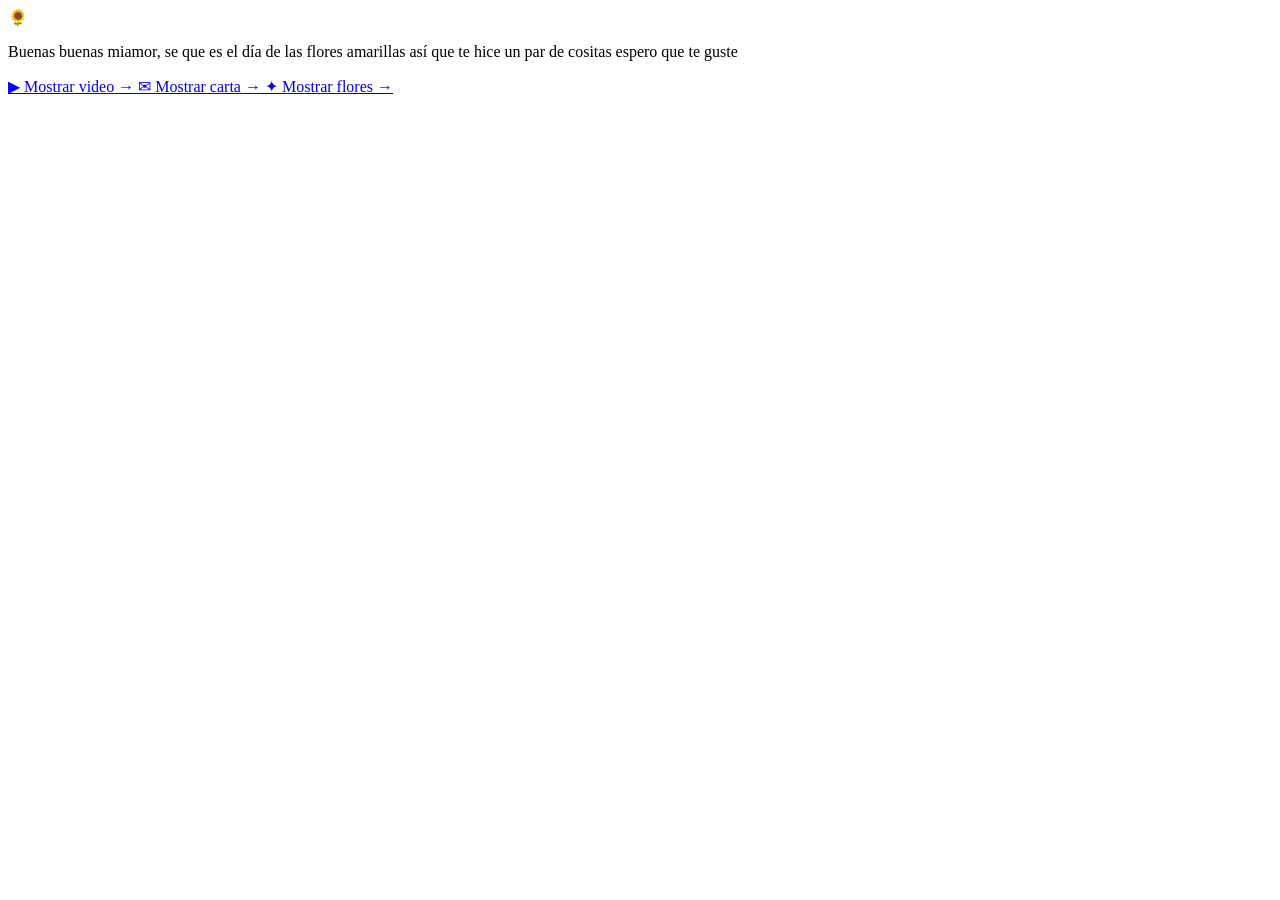
==== index.html @ 1641ae33 "Add files via upload" ====
<!DOCTYPE html>
<html lang="es">
<head>
    <meta charset="UTF-8">
    <meta name="viewport" content="width=device-width, initial-scale=1.0, viewport-fit=cover">
    <meta name="theme-color" content="#070b08">
    <title>Un detalle para ti 💛</title>
    <link rel="icon" href="img/flowers.png" type="image/x-icon">
    <link rel="stylesheet" href="css/style.css">
</head>
<body>
    <main class="landing" aria-labelledby="titulo-principal">
        <div class="ambient-glow ambient-glow--one" aria-hidden="true"></div>
        <div class="ambient-glow ambient-glow--two" aria-hidden="true"></div>

        <div class="sparkles" aria-hidden="true">
            <span></span><span></span><span></span><span></span><span></span>
            <span></span><span></span><span></span><span></span><span></span>
            <span></span><span></span><span></span><span></span><span></span>
        </div>

        <section class="welcome-card">
            <div class="mini-flower" aria-hidden="true">🌻</div>

            <!-- EDITA ESTE TEXTO CUANDO QUIERAS -->
            <p id="titulo-principal" class="welcome-text">
                Buenas buenas miamor, se que es el día de las flores amarillas así que te hice un par de cositas espero que te guste
            </p>

            <div class="options" aria-label="Opciones del detalle">
                <a class="option option--video" href="video.html">
                    <span class="option-icon" aria-hidden="true">▶</span>
                    <span>Mostrar video</span>
                    <span class="option-arrow" aria-hidden="true">→</span>
                </a>

                <a class="option option--letter" href="carta.html">
                    <span class="option-icon" aria-hidden="true">✉</span>
                    <span>Mostrar carta</span>
                    <span class="option-arrow" aria-hidden="true">→</span>
                </a>

                <a class="option option--flowers" href="flower.html">
                    <span class="option-icon" aria-hidden="true">✦</span>
                    <span>Mostrar flores</span>
                    <span class="option-arrow" aria-hidden="true">→</span>
                </a>
            </div>
        </section>
    </main>
</body>
</html>
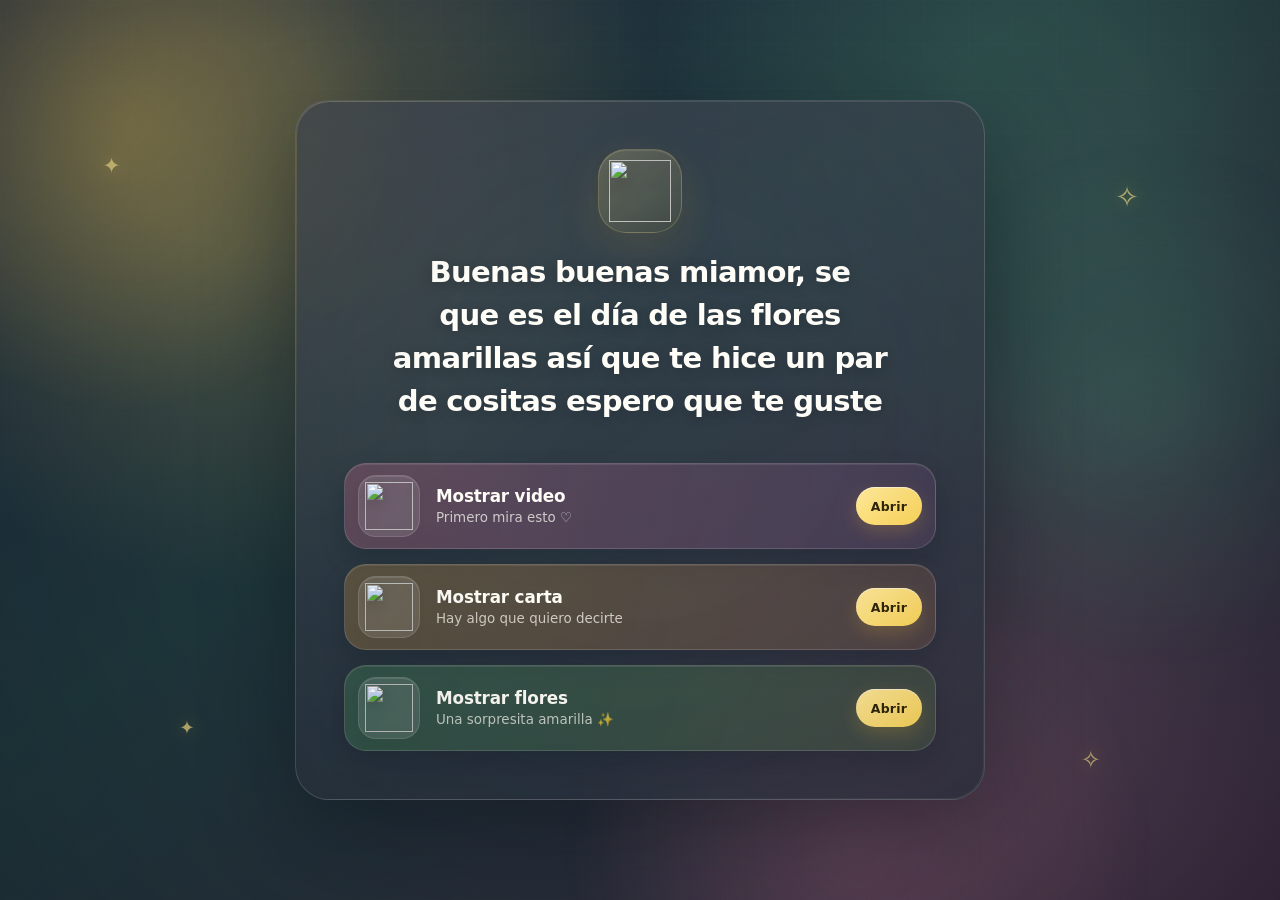
==== commit 79e30b04: "Add files via upload" ====
--- a/index.html
+++ b/index.html
@@ -3,24 +3,26 @@
 <head>
     <meta charset="UTF-8">
     <meta name="viewport" content="width=device-width, initial-scale=1.0, viewport-fit=cover">
-    <meta name="theme-color" content="#070b08">
+    <meta name="theme-color" content="#1b2532">
     <title>Un detalle para ti 💛</title>
-    <link rel="icon" href="img/flowers.png" type="image/x-icon">
+    <link rel="icon" href="img/girasol.svg" type="image/svg+xml">
     <link rel="stylesheet" href="css/style.css">
 </head>
 <body>
     <main class="landing" aria-labelledby="titulo-principal">
-        <div class="ambient-glow ambient-glow--one" aria-hidden="true"></div>
-        <div class="ambient-glow ambient-glow--two" aria-hidden="true"></div>
+        <div class="aurora aurora--gold" aria-hidden="true"></div>
+        <div class="aurora aurora--green" aria-hidden="true"></div>
+        <div class="aurora aurora--rose" aria-hidden="true"></div>
 
-        <div class="sparkles" aria-hidden="true">
-            <span></span><span></span><span></span><span></span><span></span>
-            <span></span><span></span><span></span><span></span><span></span>
-            <span></span><span></span><span></span><span></span><span></span>
-        </div>
+        <div class="decor decor--one" aria-hidden="true">✦</div>
+        <div class="decor decor--two" aria-hidden="true">✧</div>
+        <div class="decor decor--three" aria-hidden="true">✦</div>
+        <div class="decor decor--four" aria-hidden="true">✧</div>
 
         <section class="welcome-card">
-            <div class="mini-flower" aria-hidden="true">🌻</div>
+            <div class="hero-flower" aria-hidden="true">
+                <img src="img/girasol.svg" alt="">
+            </div>
 
             <!-- EDITA ESTE TEXTO CUANDO QUIERAS -->
             <p id="titulo-principal" class="welcome-text">
@@ -29,21 +31,36 @@
 
             <div class="options" aria-label="Opciones del detalle">
                 <a class="option option--video" href="video.html">
-                    <span class="option-icon" aria-hidden="true">▶</span>
-                    <span>Mostrar video</span>
-                    <span class="option-arrow" aria-hidden="true">→</span>
+                    <span class="option-picture">
+                        <img src="img/video.svg" alt="" aria-hidden="true">
+                    </span>
+                    <span class="option-copy">
+                        <strong>Mostrar video</strong>
+                        <small>Primero mira esto ♡</small>
+                    </span>
+                    <span class="option-action" aria-hidden="true">Abrir</span>
                 </a>
 
                 <a class="option option--letter" href="carta.html">
-                    <span class="option-icon" aria-hidden="true">✉</span>
-                    <span>Mostrar carta</span>
-                    <span class="option-arrow" aria-hidden="true">→</span>
+                    <span class="option-picture">
+                        <img src="img/carta.svg" alt="" aria-hidden="true">
+                    </span>
+                    <span class="option-copy">
+                        <strong>Mostrar carta</strong>
+                        <small>Hay algo que quiero decirte</small>
+                    </span>
+                    <span class="option-action" aria-hidden="true">Abrir</span>
                 </a>
 
                 <a class="option option--flowers" href="flower.html">
-                    <span class="option-icon" aria-hidden="true">✦</span>
-                    <span>Mostrar flores</span>
-                    <span class="option-arrow" aria-hidden="true">→</span>
+                    <span class="option-picture">
+                        <img src="img/girasol.svg" alt="" aria-hidden="true">
+                    </span>
+                    <span class="option-copy">
+                        <strong>Mostrar flores</strong>
+                        <small>Una sorpresita amarilla ✨</small>
+                    </span>
+                    <span class="option-action" aria-hidden="true">Abrir</span>
                 </a>
             </div>
         </section>
--- a/css/style.css
+++ b/css/style.css
@@ -0,0 +1,436 @@
+:root {
+    --text: #fffdf7;
+    --muted: rgba(255, 253, 247, .72);
+    --yellow: #ffd85a;
+    --yellow-2: #ffbd38;
+    --cream: #fff4cf;
+    --green: #71b77b;
+    --rose: #e79aa8;
+    --ink: #1a2130;
+}
+
+* { box-sizing: border-box; }
+
+html {
+    min-height: 100%;
+    background: #172331;
+}
+
+body {
+    margin: 0;
+    min-height: 100vh;
+    min-height: 100svh;
+    color: var(--text);
+    font-family: Inter, ui-sans-serif, system-ui, -apple-system, BlinkMacSystemFont, "Segoe UI", sans-serif;
+    overflow-x: hidden;
+    background:
+        radial-gradient(circle at 18% 16%, rgba(255, 214, 104, .22) 0 8%, transparent 34%),
+        radial-gradient(circle at 82% 12%, rgba(128, 206, 166, .18) 0 7%, transparent 31%),
+        radial-gradient(circle at 78% 82%, rgba(227, 142, 171, .16) 0 8%, transparent 34%),
+        linear-gradient(145deg, #202c41 0%, #203a3e 42%, #34263b 100%);
+}
+
+body::before {
+    content: "";
+    position: fixed;
+    inset: 0;
+    pointer-events: none;
+    background-image:
+        linear-gradient(rgba(255,255,255,.025) 1px, transparent 1px),
+        linear-gradient(90deg, rgba(255,255,255,.02) 1px, transparent 1px);
+    background-size: 44px 44px;
+    mask-image: linear-gradient(to bottom, rgba(0,0,0,.55), transparent 76%);
+}
+
+body::after {
+    content: "";
+    position: fixed;
+    inset: 0;
+    pointer-events: none;
+    background: radial-gradient(circle at 50% 45%, transparent 26%, rgba(7, 12, 20, .24) 100%);
+}
+
+a, button { -webkit-tap-highlight-color: transparent; }
+
+.landing {
+    position: relative;
+    isolation: isolate;
+    min-height: 100vh;
+    min-height: 100svh;
+    display: grid;
+    place-items: center;
+    padding:
+        max(26px, env(safe-area-inset-top))
+        max(18px, env(safe-area-inset-right))
+        max(26px, env(safe-area-inset-bottom))
+        max(18px, env(safe-area-inset-left));
+    overflow: hidden;
+}
+
+.aurora {
+    position: absolute;
+    z-index: -1;
+    border-radius: 999px;
+    filter: blur(18px);
+    opacity: .9;
+    pointer-events: none;
+    animation: drift 10s ease-in-out infinite alternate;
+}
+
+.aurora--gold {
+    width: min(62vw, 560px);
+    aspect-ratio: 1;
+    left: -12%;
+    top: -17%;
+    background: radial-gradient(circle, rgba(255,211,88,.34), rgba(255,211,88,.02) 66%, transparent 72%);
+}
+
+.aurora--green {
+    width: min(54vw, 520px);
+    aspect-ratio: 1;
+    right: -10%;
+    top: 16%;
+    animation-delay: -3s;
+    background: radial-gradient(circle, rgba(91,185,142,.25), rgba(91,185,142,.01) 66%, transparent 73%);
+}
+
+.aurora--rose {
+    width: min(60vw, 590px);
+    aspect-ratio: 1;
+    right: 10%;
+    bottom: -27%;
+    animation-delay: -5s;
+    background: radial-gradient(circle, rgba(224,126,160,.24), rgba(224,126,160,.01) 66%, transparent 73%);
+}
+
+.decor {
+    position: absolute;
+    z-index: 0;
+    color: rgba(255, 231, 142, .72);
+    text-shadow: 0 0 18px rgba(255, 217, 90, .48);
+    animation: twinkle 3.6s ease-in-out infinite;
+    pointer-events: none;
+}
+
+.decor--one { left: 8%; top: 17%; font-size: 1.35rem; }
+.decor--two { right: 11%; top: 20%; font-size: 1.8rem; animation-delay: 1.1s; }
+.decor--three { left: 14%; bottom: 18%; font-size: 1.15rem; animation-delay: 2s; }
+.decor--four { right: 14%; bottom: 14%; font-size: 1.5rem; animation-delay: .5s; }
+
+.welcome-card {
+    position: relative;
+    z-index: 2;
+    width: min(100%, 690px);
+    padding: clamp(28px, 4.8vw, 48px);
+    border: 1px solid rgba(255,255,255,.16);
+    border-radius: 34px;
+    background:
+        linear-gradient(165deg, rgba(255,255,255,.14), rgba(255,255,255,.055)),
+        rgba(22, 30, 43, .68);
+    box-shadow:
+        0 30px 90px rgba(7, 12, 20, .42),
+        inset 0 1px 0 rgba(255,255,255,.10);
+    backdrop-filter: blur(22px) saturate(120%);
+    -webkit-backdrop-filter: blur(22px) saturate(120%);
+    animation: cardIn 800ms cubic-bezier(.2,.8,.2,1) both;
+}
+
+.welcome-card::before {
+    content: "";
+    position: absolute;
+    inset: 0;
+    border-radius: inherit;
+    pointer-events: none;
+    background: linear-gradient(135deg, rgba(255,216,90,.25), transparent 30%, transparent 70%, rgba(130,206,170,.15));
+    opacity: .8;
+    mask: linear-gradient(#000 0 0) content-box, linear-gradient(#000 0 0);
+    -webkit-mask: linear-gradient(#000 0 0) content-box, linear-gradient(#000 0 0);
+    -webkit-mask-composite: xor;
+    mask-composite: exclude;
+    padding: 1px;
+}
+
+.hero-flower {
+    width: 84px;
+    height: 84px;
+    display: grid;
+    place-items: center;
+    margin: 0 auto 18px;
+    border-radius: 28px;
+    background: linear-gradient(145deg, rgba(255,235,155,.22), rgba(255,191,56,.08));
+    border: 1px solid rgba(255,230,130,.20);
+    box-shadow: 0 14px 40px rgba(255,189,56,.12), inset 0 1px 0 rgba(255,255,255,.10);
+    animation: flowerFloat 4s ease-in-out infinite;
+}
+
+.hero-flower img {
+    width: 62px;
+    height: 62px;
+    display: block;
+    filter: drop-shadow(0 8px 9px rgba(0,0,0,.18));
+}
+
+.welcome-text {
+    margin: 0 auto;
+    max-width: 34ch;
+    text-align: center;
+    font-size: clamp(1.22rem, 3.1vw, 1.82rem);
+    line-height: 1.48;
+    font-weight: 680;
+    letter-spacing: -.025em;
+    text-wrap: balance;
+    text-shadow: 0 3px 14px rgba(0,0,0,.20);
+}
+
+.options {
+    display: grid;
+    gap: 15px;
+    margin-top: clamp(28px, 5vw, 40px);
+}
+
+.option {
+    position: relative;
+    min-height: 86px;
+    display: grid;
+    grid-template-columns: 64px minmax(0, 1fr) auto;
+    align-items: center;
+    gap: 14px;
+    padding: 11px 13px;
+    border: 1px solid rgba(255,255,255,.15);
+    border-radius: 22px;
+    color: var(--text);
+    text-decoration: none;
+    overflow: hidden;
+    box-shadow: 0 12px 26px rgba(8, 12, 22, .18), inset 0 1px 0 rgba(255,255,255,.09);
+    transition: transform 180ms ease, box-shadow 180ms ease, border-color 180ms ease, filter 180ms ease;
+    animation: optionIn 620ms ease both;
+}
+
+.option:nth-child(1) { animation-delay: 180ms; }
+.option:nth-child(2) { animation-delay: 300ms; }
+.option:nth-child(3) { animation-delay: 420ms; }
+
+.option--video {
+    background: linear-gradient(100deg, rgba(174,97,126,.38), rgba(110,76,122,.30));
+}
+
+.option--letter {
+    background: linear-gradient(100deg, rgba(202,145,63,.30), rgba(155,104,75,.25));
+}
+
+.option--flowers {
+    background: linear-gradient(100deg, rgba(71,145,91,.34), rgba(96,127,70,.27));
+}
+
+.option::after {
+    content: "";
+    position: absolute;
+    inset: 0;
+    pointer-events: none;
+    opacity: 0;
+    background: linear-gradient(110deg, transparent 22%, rgba(255,255,255,.12), transparent 78%);
+    transform: translateX(-110%);
+}
+
+.option:hover,
+.option:focus-visible {
+    transform: translateY(-3px) scale(1.006);
+    border-color: rgba(255,230,145,.42);
+    box-shadow: 0 18px 36px rgba(7, 12, 20, .28), inset 0 1px 0 rgba(255,255,255,.13);
+    outline: none;
+    filter: saturate(110%);
+}
+
+.option:hover::after,
+.option:focus-visible::after {
+    opacity: 1;
+    animation: shine 900ms ease;
+}
+
+.option:active { transform: scale(.985); }
+
+.option-picture {
+    width: 62px;
+    height: 62px;
+    display: grid;
+    place-items: center;
+    border-radius: 18px;
+    background: rgba(255,255,255,.12);
+    border: 1px solid rgba(255,255,255,.13);
+    box-shadow: inset 0 1px 0 rgba(255,255,255,.12);
+}
+
+.option-picture img {
+    width: 48px;
+    height: 48px;
+    object-fit: contain;
+    display: block;
+    filter: drop-shadow(0 5px 7px rgba(0,0,0,.15));
+}
+
+.option-copy {
+    min-width: 0;
+    display: grid;
+    gap: 3px;
+}
+
+.option-copy strong {
+    font-size: 1.05rem;
+    line-height: 1.2;
+    letter-spacing: -.01em;
+}
+
+.option-copy small {
+    color: var(--muted);
+    font-size: .84rem;
+    line-height: 1.28;
+    white-space: nowrap;
+    overflow: hidden;
+    text-overflow: ellipsis;
+}
+
+.option-action {
+    min-width: 66px;
+    height: 38px;
+    display: grid;
+    place-items: center;
+    padding: 0 14px;
+    border-radius: 999px;
+    color: #302609;
+    background: linear-gradient(145deg, #ffe99b, var(--yellow));
+    box-shadow: 0 7px 18px rgba(255,189,56,.20), inset 0 1px 0 rgba(255,255,255,.55);
+    font-size: .78rem;
+    font-weight: 850;
+    letter-spacing: .02em;
+    transition: transform 180ms ease;
+}
+
+.option:hover .option-action,
+.option:focus-visible .option-action { transform: translateX(2px); }
+
+@keyframes cardIn {
+    from { opacity: 0; transform: translateY(18px) scale(.985); }
+    to { opacity: 1; transform: translateY(0) scale(1); }
+}
+
+@keyframes optionIn {
+    from { opacity: 0; transform: translateY(12px); }
+    to { opacity: 1; transform: translateY(0); }
+}
+
+@keyframes flowerFloat {
+    0%, 100% { transform: translateY(0) rotate(-2deg); }
+    50% { transform: translateY(-6px) rotate(2deg); }
+}
+
+@keyframes twinkle {
+    0%, 100% { opacity: .24; transform: scale(.8) rotate(0deg); }
+    50% { opacity: .95; transform: scale(1.2) rotate(10deg); }
+}
+
+@keyframes drift {
+    from { transform: translate3d(-2%, -2%, 0) scale(1); }
+    to { transform: translate3d(4%, 3%, 0) scale(1.08); }
+}
+
+@keyframes shine {
+    from { transform: translateX(-110%); }
+    to { transform: translateX(110%); }
+}
+
+@media (max-width: 560px) {
+    .landing {
+        padding-inline: 13px;
+    }
+
+    .welcome-card {
+        padding: 24px 15px 17px;
+        border-radius: 26px;
+    }
+
+    .hero-flower {
+        width: 72px;
+        height: 72px;
+        margin-bottom: 14px;
+        border-radius: 23px;
+    }
+
+    .hero-flower img {
+        width: 54px;
+        height: 54px;
+    }
+
+    .welcome-text {
+        max-width: 29ch;
+        font-size: clamp(1.1rem, 5.1vw, 1.32rem);
+        line-height: 1.47;
+    }
+
+    .options {
+        gap: 11px;
+        margin-top: 22px;
+    }
+
+    .option {
+        min-height: 78px;
+        grid-template-columns: 54px minmax(0, 1fr) auto;
+        gap: 10px;
+        padding: 9px 10px;
+        border-radius: 18px;
+    }
+
+    .option-picture {
+        width: 52px;
+        height: 52px;
+        border-radius: 15px;
+    }
+
+    .option-picture img {
+        width: 41px;
+        height: 41px;
+    }
+
+    .option-copy strong { font-size: .98rem; }
+    .option-copy small { font-size: .75rem; }
+
+    .option-action {
+        min-width: 56px;
+        height: 34px;
+        padding-inline: 10px;
+        font-size: .71rem;
+    }
+}
+
+@media (max-width: 380px) {
+    .welcome-card { padding-inline: 12px; }
+    .option { grid-template-columns: 50px minmax(0, 1fr) 33px; }
+    .option-picture { width: 48px; height: 48px; }
+    .option-picture img { width: 38px; height: 38px; }
+    .option-action {
+        min-width: 32px;
+        width: 32px;
+        padding: 0;
+        overflow: hidden;
+        color: transparent;
+        position: relative;
+    }
+    .option-action::after {
+        content: "→";
+        color: #302609;
+        position: absolute;
+        inset: 0;
+        display: grid;
+        place-items: center;
+        font-size: 1rem;
+    }
+    .option-copy small { max-width: 145px; }
+}
+
+@media (prefers-reduced-motion: reduce) {
+    *, *::before, *::after {
+        animation-duration: .01ms !important;
+        animation-iteration-count: 1 !important;
+        scroll-behavior: auto !important;
+        transition-duration: .01ms !important;
+    }
+}
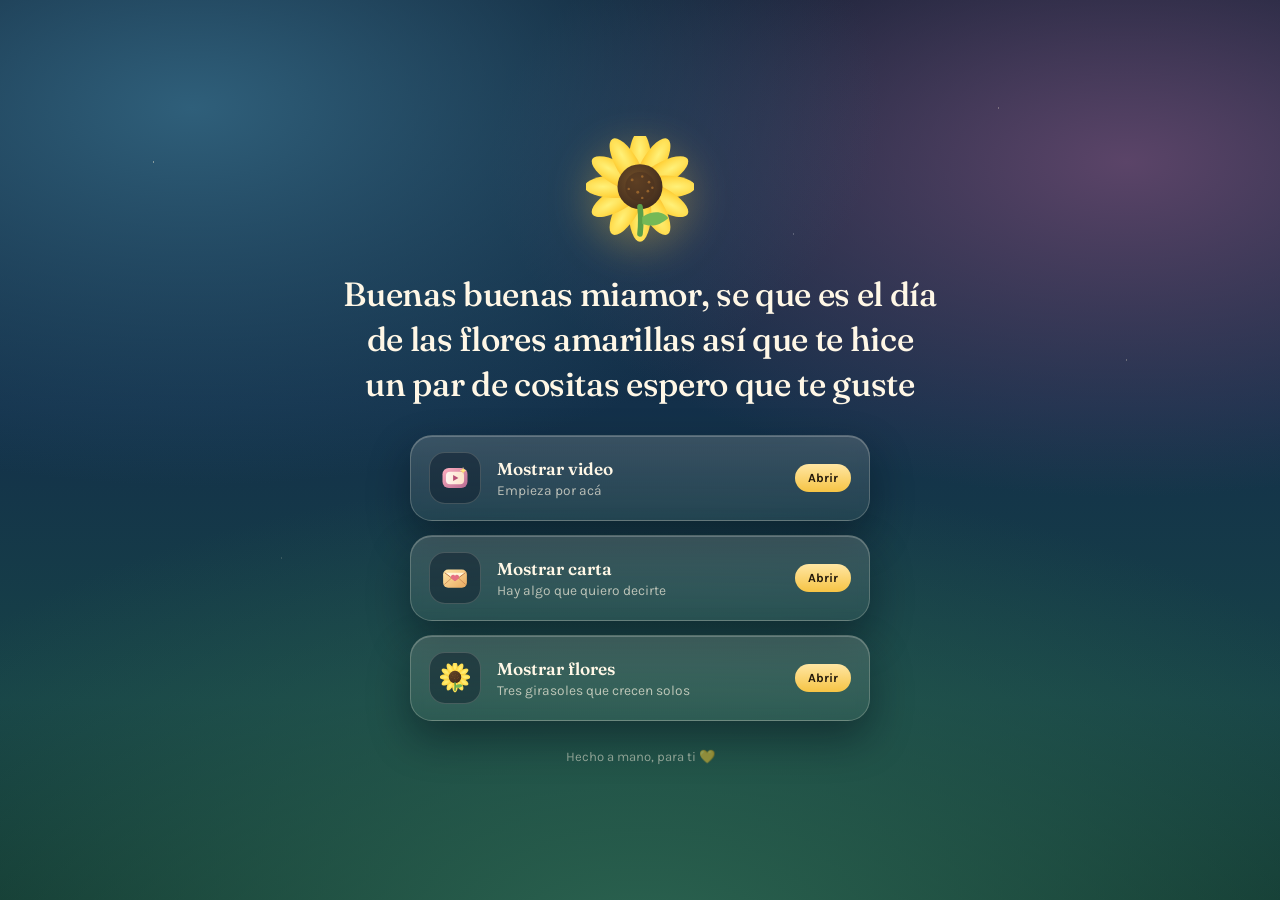
==== commit 8c706e36: "Add files via upload" ====
--- a/index.html
+++ b/index.html
@@ -1,69 +1,58 @@
 <!DOCTYPE html>
 <html lang="es">
 <head>
-    <meta charset="UTF-8">
-    <meta name="viewport" content="width=device-width, initial-scale=1.0, viewport-fit=cover">
-    <meta name="theme-color" content="#1b2532">
-    <title>Un detalle para ti 💛</title>
-    <link rel="icon" href="img/girasol.svg" type="image/svg+xml">
-    <link rel="stylesheet" href="css/style.css">
+  <meta charset="UTF-8">
+  <meta name="viewport" content="width=device-width, initial-scale=1.0, viewport-fit=cover">
+  <meta name="theme-color" content="#0b1b2e">
+  <title>Un detalle para ti 💛</title>
+  <link rel="icon" href="img/girasol.svg" type="image/svg+xml">
+  <link rel="preconnect" href="https://fonts.googleapis.com">
+  <link rel="preconnect" href="https://fonts.gstatic.com" crossorigin>
+  <link href="https://fonts.googleapis.com/css2?family=Fraunces:opsz,wght@9..144,400;9..144,500;9..144,600&family=Karla:wght@400;600;700&display=swap" rel="stylesheet">
+  <link rel="stylesheet" href="css/style.css">
 </head>
 <body>
-    <main class="landing" aria-labelledby="titulo-principal">
-        <div class="aurora aurora--gold" aria-hidden="true"></div>
-        <div class="aurora aurora--green" aria-hidden="true"></div>
-        <div class="aurora aurora--rose" aria-hidden="true"></div>
+  <div class="cielo" aria-hidden="true"></div>
+  <div class="estrellas" aria-hidden="true"></div>
 
-        <div class="decor decor--one" aria-hidden="true">✦</div>
-        <div class="decor decor--two" aria-hidden="true">✧</div>
-        <div class="decor decor--three" aria-hidden="true">✦</div>
-        <div class="decor decor--four" aria-hidden="true">✧</div>
+  <main class="portada">
+    <img class="girasol-sello" src="img/girasol.svg" alt="" aria-hidden="true">
 
-        <section class="welcome-card">
-            <div class="hero-flower" aria-hidden="true">
-                <img src="img/girasol.svg" alt="">
-            </div>
+    <!-- EDITA ESTE TEXTO CUANDO QUIERAS -->
+    <p class="saludo">
+      Buenas buenas miamor, se que es el día de las flores amarillas así que te hice un par de cositas espero que te guste
+    </p>
 
-            <!-- EDITA ESTE TEXTO CUANDO QUIERAS -->
-            <p id="titulo-principal" class="welcome-text">
-                Buenas buenas miamor, se que es el día de las flores amarillas así que te hice un par de cositas espero que te guste
-            </p>
+    <nav class="opciones" aria-label="Qué te hice">
+      <a class="opcion" href="video.html" style="--n:0">
+        <span class="opcion-icono"><img src="img/video.svg" alt="" aria-hidden="true"></span>
+        <span class="opcion-texto">
+          <strong>Mostrar video</strong>
+          <small>Empieza por acá</small>
+        </span>
+        <span class="opcion-accion">Abrir</span>
+      </a>
 
-            <div class="options" aria-label="Opciones del detalle">
-                <a class="option option--video" href="video.html">
-                    <span class="option-picture">
-                        <img src="img/video.svg" alt="" aria-hidden="true">
-                    </span>
-                    <span class="option-copy">
-                        <strong>Mostrar video</strong>
-                        <small>Primero mira esto ♡</small>
-                    </span>
-                    <span class="option-action" aria-hidden="true">Abrir</span>
-                </a>
+      <a class="opcion" href="carta.html" style="--n:1">
+        <span class="opcion-icono"><img src="img/carta.svg" alt="" aria-hidden="true"></span>
+        <span class="opcion-texto">
+          <strong>Mostrar carta</strong>
+          <small>Hay algo que quiero decirte</small>
+        </span>
+        <span class="opcion-accion">Abrir</span>
+      </a>
 
-                <a class="option option--letter" href="carta.html">
-                    <span class="option-picture">
-                        <img src="img/carta.svg" alt="" aria-hidden="true">
-                    </span>
-                    <span class="option-copy">
-                        <strong>Mostrar carta</strong>
-                        <small>Hay algo que quiero decirte</small>
-                    </span>
-                    <span class="option-action" aria-hidden="true">Abrir</span>
-                </a>
+      <a class="opcion" href="flower.html" style="--n:2">
+        <span class="opcion-icono"><img src="img/girasol.svg" alt="" aria-hidden="true"></span>
+        <span class="opcion-texto">
+          <strong>Mostrar flores</strong>
+          <small>Tres girasoles que crecen solos</small>
+        </span>
+        <span class="opcion-accion">Abrir</span>
+      </a>
+    </nav>
 
-                <a class="option option--flowers" href="flower.html">
-                    <span class="option-picture">
-                        <img src="img/girasol.svg" alt="" aria-hidden="true">
-                    </span>
-                    <span class="option-copy">
-                        <strong>Mostrar flores</strong>
-                        <small>Una sorpresita amarilla ✨</small>
-                    </span>
-                    <span class="option-action" aria-hidden="true">Abrir</span>
-                </a>
-            </div>
-        </section>
-    </main>
+    <p class="pie">Hecho a mano, para ti 💛</p>
+  </main>
 </body>
 </html>
--- a/css/style.css
+++ b/css/style.css
@@ -1,436 +1,395 @@
+/* =========================================================
+   Estilos compartidos: portada (index), carta y video
+   ========================================================= */
+
 :root {
-    --text: #fffdf7;
-    --muted: rgba(255, 253, 247, .72);
-    --yellow: #ffd85a;
-    --yellow-2: #ffbd38;
-    --cream: #fff4cf;
-    --green: #71b77b;
-    --rose: #e79aa8;
-    --ink: #1a2130;
+  --noche-1: #0e2036;
+  --noche-2: #1b3d52;
+  --noche-3: #27584f;
+  --oro: #f6c445;
+  --oro-claro: #ffe6a3;
+  --crema: #fff7e6;
+  --rosa: #e79a86;
+  --hoja: #3f8f66;
+  --tinta: #22180c;
+
+  --display: "Fraunces", Georgia, "Times New Roman", serif;
+  --texto: "Karla", system-ui, -apple-system, "Segoe UI", sans-serif;
+  --mano: "Caveat", "Segoe Script", cursive;
+
+  --radio: 22px;
+  --sombra: 0 18px 40px rgba(4, 14, 24, 0.45);
 }
 
 * { box-sizing: border-box; }
 
-html {
-    min-height: 100%;
-    background: #172331;
+html, body {
+  margin: 0;
+  padding: 0;
+  min-height: 100%;
 }
 
 body {
-    margin: 0;
-    min-height: 100vh;
-    min-height: 100svh;
-    color: var(--text);
-    font-family: Inter, ui-sans-serif, system-ui, -apple-system, BlinkMacSystemFont, "Segoe UI", sans-serif;
-    overflow-x: hidden;
-    background:
-        radial-gradient(circle at 18% 16%, rgba(255, 214, 104, .22) 0 8%, transparent 34%),
-        radial-gradient(circle at 82% 12%, rgba(128, 206, 166, .18) 0 7%, transparent 31%),
-        radial-gradient(circle at 78% 82%, rgba(227, 142, 171, .16) 0 8%, transparent 34%),
-        linear-gradient(145deg, #202c41 0%, #203a3e 42%, #34263b 100%);
-}
-
-body::before {
-    content: "";
-    position: fixed;
-    inset: 0;
-    pointer-events: none;
-    background-image:
-        linear-gradient(rgba(255,255,255,.025) 1px, transparent 1px),
-        linear-gradient(90deg, rgba(255,255,255,.02) 1px, transparent 1px);
-    background-size: 44px 44px;
-    mask-image: linear-gradient(to bottom, rgba(0,0,0,.55), transparent 76%);
-}
-
-body::after {
-    content: "";
-    position: fixed;
-    inset: 0;
-    pointer-events: none;
-    background: radial-gradient(circle at 50% 45%, transparent 26%, rgba(7, 12, 20, .24) 100%);
-}
-
-a, button { -webkit-tap-highlight-color: transparent; }
-
-.landing {
-    position: relative;
-    isolation: isolate;
-    min-height: 100vh;
-    min-height: 100svh;
-    display: grid;
-    place-items: center;
-    padding:
-        max(26px, env(safe-area-inset-top))
-        max(18px, env(safe-area-inset-right))
-        max(26px, env(safe-area-inset-bottom))
-        max(18px, env(safe-area-inset-left));
-    overflow: hidden;
-}
-
-.aurora {
-    position: absolute;
-    z-index: -1;
-    border-radius: 999px;
-    filter: blur(18px);
-    opacity: .9;
-    pointer-events: none;
-    animation: drift 10s ease-in-out infinite alternate;
-}
-
-.aurora--gold {
-    width: min(62vw, 560px);
-    aspect-ratio: 1;
-    left: -12%;
-    top: -17%;
-    background: radial-gradient(circle, rgba(255,211,88,.34), rgba(255,211,88,.02) 66%, transparent 72%);
-}
-
-.aurora--green {
-    width: min(54vw, 520px);
-    aspect-ratio: 1;
-    right: -10%;
-    top: 16%;
-    animation-delay: -3s;
-    background: radial-gradient(circle, rgba(91,185,142,.25), rgba(91,185,142,.01) 66%, transparent 73%);
-}
-
-.aurora--rose {
-    width: min(60vw, 590px);
-    aspect-ratio: 1;
-    right: 10%;
-    bottom: -27%;
-    animation-delay: -5s;
-    background: radial-gradient(circle, rgba(224,126,160,.24), rgba(224,126,160,.01) 66%, transparent 73%);
-}
-
-.decor {
-    position: absolute;
-    z-index: 0;
-    color: rgba(255, 231, 142, .72);
-    text-shadow: 0 0 18px rgba(255, 217, 90, .48);
-    animation: twinkle 3.6s ease-in-out infinite;
-    pointer-events: none;
-}
-
-.decor--one { left: 8%; top: 17%; font-size: 1.35rem; }
-.decor--two { right: 11%; top: 20%; font-size: 1.8rem; animation-delay: 1.1s; }
-.decor--three { left: 14%; bottom: 18%; font-size: 1.15rem; animation-delay: 2s; }
-.decor--four { right: 14%; bottom: 14%; font-size: 1.5rem; animation-delay: .5s; }
-
-.welcome-card {
-    position: relative;
-    z-index: 2;
-    width: min(100%, 690px);
-    padding: clamp(28px, 4.8vw, 48px);
-    border: 1px solid rgba(255,255,255,.16);
-    border-radius: 34px;
-    background:
-        linear-gradient(165deg, rgba(255,255,255,.14), rgba(255,255,255,.055)),
-        rgba(22, 30, 43, .68);
-    box-shadow:
-        0 30px 90px rgba(7, 12, 20, .42),
-        inset 0 1px 0 rgba(255,255,255,.10);
-    backdrop-filter: blur(22px) saturate(120%);
-    -webkit-backdrop-filter: blur(22px) saturate(120%);
-    animation: cardIn 800ms cubic-bezier(.2,.8,.2,1) both;
-}
-
-.welcome-card::before {
-    content: "";
-    position: absolute;
-    inset: 0;
-    border-radius: inherit;
-    pointer-events: none;
-    background: linear-gradient(135deg, rgba(255,216,90,.25), transparent 30%, transparent 70%, rgba(130,206,170,.15));
-    opacity: .8;
-    mask: linear-gradient(#000 0 0) content-box, linear-gradient(#000 0 0);
-    -webkit-mask: linear-gradient(#000 0 0) content-box, linear-gradient(#000 0 0);
-    -webkit-mask-composite: xor;
-    mask-composite: exclude;
-    padding: 1px;
-}
-
-.hero-flower {
-    width: 84px;
-    height: 84px;
-    display: grid;
-    place-items: center;
-    margin: 0 auto 18px;
-    border-radius: 28px;
-    background: linear-gradient(145deg, rgba(255,235,155,.22), rgba(255,191,56,.08));
-    border: 1px solid rgba(255,230,130,.20);
-    box-shadow: 0 14px 40px rgba(255,189,56,.12), inset 0 1px 0 rgba(255,255,255,.10);
-    animation: flowerFloat 4s ease-in-out infinite;
-}
-
-.hero-flower img {
-    width: 62px;
-    height: 62px;
-    display: block;
-    filter: drop-shadow(0 8px 9px rgba(0,0,0,.18));
-}
-
-.welcome-text {
-    margin: 0 auto;
-    max-width: 34ch;
-    text-align: center;
-    font-size: clamp(1.22rem, 3.1vw, 1.82rem);
-    line-height: 1.48;
-    font-weight: 680;
-    letter-spacing: -.025em;
-    text-wrap: balance;
-    text-shadow: 0 3px 14px rgba(0,0,0,.20);
-}
-
-.options {
-    display: grid;
-    gap: 15px;
-    margin-top: clamp(28px, 5vw, 40px);
-}
-
-.option {
-    position: relative;
-    min-height: 86px;
-    display: grid;
-    grid-template-columns: 64px minmax(0, 1fr) auto;
-    align-items: center;
-    gap: 14px;
-    padding: 11px 13px;
-    border: 1px solid rgba(255,255,255,.15);
-    border-radius: 22px;
-    color: var(--text);
-    text-decoration: none;
-    overflow: hidden;
-    box-shadow: 0 12px 26px rgba(8, 12, 22, .18), inset 0 1px 0 rgba(255,255,255,.09);
-    transition: transform 180ms ease, box-shadow 180ms ease, border-color 180ms ease, filter 180ms ease;
-    animation: optionIn 620ms ease both;
-}
-
-.option:nth-child(1) { animation-delay: 180ms; }
-.option:nth-child(2) { animation-delay: 300ms; }
-.option:nth-child(3) { animation-delay: 420ms; }
-
-.option--video {
-    background: linear-gradient(100deg, rgba(174,97,126,.38), rgba(110,76,122,.30));
-}
-
-.option--letter {
-    background: linear-gradient(100deg, rgba(202,145,63,.30), rgba(155,104,75,.25));
-}
-
-.option--flowers {
-    background: linear-gradient(100deg, rgba(71,145,91,.34), rgba(96,127,70,.27));
-}
-
-.option::after {
-    content: "";
-    position: absolute;
-    inset: 0;
-    pointer-events: none;
-    opacity: 0;
-    background: linear-gradient(110deg, transparent 22%, rgba(255,255,255,.12), transparent 78%);
-    transform: translateX(-110%);
-}
-
-.option:hover,
-.option:focus-visible {
-    transform: translateY(-3px) scale(1.006);
-    border-color: rgba(255,230,145,.42);
-    box-shadow: 0 18px 36px rgba(7, 12, 20, .28), inset 0 1px 0 rgba(255,255,255,.13);
-    outline: none;
-    filter: saturate(110%);
-}
-
-.option:hover::after,
-.option:focus-visible::after {
-    opacity: 1;
-    animation: shine 900ms ease;
-}
-
-.option:active { transform: scale(.985); }
-
-.option-picture {
-    width: 62px;
-    height: 62px;
-    display: grid;
-    place-items: center;
-    border-radius: 18px;
-    background: rgba(255,255,255,.12);
-    border: 1px solid rgba(255,255,255,.13);
-    box-shadow: inset 0 1px 0 rgba(255,255,255,.12);
-}
-
-.option-picture img {
-    width: 48px;
-    height: 48px;
-    object-fit: contain;
-    display: block;
-    filter: drop-shadow(0 5px 7px rgba(0,0,0,.15));
-}
-
-.option-copy {
-    min-width: 0;
-    display: grid;
-    gap: 3px;
-}
-
-.option-copy strong {
-    font-size: 1.05rem;
-    line-height: 1.2;
-    letter-spacing: -.01em;
-}
-
-.option-copy small {
-    color: var(--muted);
-    font-size: .84rem;
-    line-height: 1.28;
-    white-space: nowrap;
-    overflow: hidden;
-    text-overflow: ellipsis;
-}
-
-.option-action {
-    min-width: 66px;
-    height: 38px;
-    display: grid;
-    place-items: center;
-    padding: 0 14px;
-    border-radius: 999px;
-    color: #302609;
-    background: linear-gradient(145deg, #ffe99b, var(--yellow));
-    box-shadow: 0 7px 18px rgba(255,189,56,.20), inset 0 1px 0 rgba(255,255,255,.55);
-    font-size: .78rem;
-    font-weight: 850;
-    letter-spacing: .02em;
-    transition: transform 180ms ease;
-}
-
-.option:hover .option-action,
-.option:focus-visible .option-action { transform: translateX(2px); }
-
-@keyframes cardIn {
-    from { opacity: 0; transform: translateY(18px) scale(.985); }
-    to { opacity: 1; transform: translateY(0) scale(1); }
-}
-
-@keyframes optionIn {
-    from { opacity: 0; transform: translateY(12px); }
-    to { opacity: 1; transform: translateY(0); }
-}
-
-@keyframes flowerFloat {
-    0%, 100% { transform: translateY(0) rotate(-2deg); }
-    50% { transform: translateY(-6px) rotate(2deg); }
-}
-
-@keyframes twinkle {
-    0%, 100% { opacity: .24; transform: scale(.8) rotate(0deg); }
-    50% { opacity: .95; transform: scale(1.2) rotate(10deg); }
-}
-
-@keyframes drift {
-    from { transform: translate3d(-2%, -2%, 0) scale(1); }
-    to { transform: translate3d(4%, 3%, 0) scale(1.08); }
-}
-
-@keyframes shine {
-    from { transform: translateX(-110%); }
-    to { transform: translateX(110%); }
-}
-
-@media (max-width: 560px) {
-    .landing {
-        padding-inline: 13px;
-    }
-
-    .welcome-card {
-        padding: 24px 15px 17px;
-        border-radius: 26px;
-    }
-
-    .hero-flower {
-        width: 72px;
-        height: 72px;
-        margin-bottom: 14px;
-        border-radius: 23px;
-    }
-
-    .hero-flower img {
-        width: 54px;
-        height: 54px;
-    }
-
-    .welcome-text {
-        max-width: 29ch;
-        font-size: clamp(1.1rem, 5.1vw, 1.32rem);
-        line-height: 1.47;
-    }
-
-    .options {
-        gap: 11px;
-        margin-top: 22px;
-    }
-
-    .option {
-        min-height: 78px;
-        grid-template-columns: 54px minmax(0, 1fr) auto;
-        gap: 10px;
-        padding: 9px 10px;
-        border-radius: 18px;
-    }
-
-    .option-picture {
-        width: 52px;
-        height: 52px;
-        border-radius: 15px;
-    }
-
-    .option-picture img {
-        width: 41px;
-        height: 41px;
-    }
-
-    .option-copy strong { font-size: .98rem; }
-    .option-copy small { font-size: .75rem; }
-
-    .option-action {
-        min-width: 56px;
-        height: 34px;
-        padding-inline: 10px;
-        font-size: .71rem;
-    }
-}
-
-@media (max-width: 380px) {
-    .welcome-card { padding-inline: 12px; }
-    .option { grid-template-columns: 50px minmax(0, 1fr) 33px; }
-    .option-picture { width: 48px; height: 48px; }
-    .option-picture img { width: 38px; height: 38px; }
-    .option-action {
-        min-width: 32px;
-        width: 32px;
-        padding: 0;
-        overflow: hidden;
-        color: transparent;
-        position: relative;
-    }
-    .option-action::after {
-        content: "→";
-        color: #302609;
-        position: absolute;
-        inset: 0;
-        display: grid;
-        place-items: center;
-        font-size: 1rem;
-    }
-    .option-copy small { max-width: 145px; }
+  font-family: var(--texto);
+  color: var(--crema);
+  background: var(--noche-1);
+  -webkit-font-smoothing: antialiased;
+  text-rendering: optimizeLegibility;
+  padding-top: env(safe-area-inset-top, 0px);
+  padding-bottom: env(safe-area-inset-bottom, 0px);
+}
+
+img { max-width: 100%; display: block; }
+
+a { color: inherit; }
+
+:focus-visible {
+  outline: 3px solid var(--oro-claro);
+  outline-offset: 3px;
+  border-radius: 8px;
+}
+
+/* ---------- Cielo de fondo (compartido) ---------- */
+
+.cielo {
+  position: fixed;
+  inset: 0;
+  z-index: -2;
+  background:
+    radial-gradient(120% 90% at 50% 105%, #2b6350 0%, rgba(43, 99, 80, 0) 58%),
+    radial-gradient(90% 70% at 15% 12%, #2f5f7a 0%, rgba(47, 95, 122, 0) 60%),
+    radial-gradient(80% 60% at 88% 18%, #5b4468 0%, rgba(91, 68, 104, 0) 62%),
+    linear-gradient(180deg, #0b1b2e 0%, #13304a 45%, #174347 78%, #10352f 100%);
+  background-color: #0b1b2e;
+}
+
+.estrellas {
+  position: fixed;
+  inset: 0;
+  z-index: -1;
+  pointer-events: none;
+  background-image:
+    radial-gradient(1.6px 1.6px at 12% 18%, rgba(255, 244, 214, 0.9), transparent 60%),
+    radial-gradient(1.4px 1.4px at 78% 12%, rgba(255, 244, 214, 0.75), transparent 60%),
+    radial-gradient(1.8px 1.8px at 34% 34%, rgba(255, 232, 180, 0.7), transparent 60%),
+    radial-gradient(1.3px 1.3px at 62% 26%, rgba(255, 255, 255, 0.6), transparent 60%),
+    radial-gradient(1.5px 1.5px at 88% 40%, rgba(255, 244, 214, 0.65), transparent 60%),
+    radial-gradient(1.2px 1.2px at 22% 62%, rgba(255, 244, 214, 0.5), transparent 60%);
+  animation: titilar 5.5s ease-in-out infinite;
+}
+
+@keyframes titilar {
+  0%, 100% { opacity: 0.55; }
+  50%      { opacity: 1; }
+}
+
+/* ---------- Portada ---------- */
+
+.portada {
+  min-height: 100svh;
+  display: flex;
+  flex-direction: column;
+  justify-content: center;
+  align-items: center;
+  gap: 28px;
+  padding: clamp(24px, 6vw, 56px) clamp(18px, 5vw, 40px);
+  position: relative;
+  overflow: hidden;
+}
+
+.girasol-sello {
+  width: clamp(76px, 18vw, 108px);
+  filter: drop-shadow(0 10px 20px rgba(246, 196, 69, 0.35));
+  animation: brotar 1.1s cubic-bezier(0.22, 1, 0.36, 1) both;
+}
+
+.saludo {
+  max-width: 34ch;
+  margin: 0;
+  text-align: center;
+  font-family: var(--display);
+  font-weight: 500;
+  font-size: clamp(1.35rem, 5.4vw, 2.1rem);
+  line-height: 1.34;
+  letter-spacing: -0.01em;
+  color: var(--crema);
+  text-wrap: balance;
+  animation: brotar 1.1s 0.18s cubic-bezier(0.22, 1, 0.36, 1) both;
+}
+
+.opciones {
+  width: min(460px, 100%);
+  display: grid;
+  gap: 14px;
+}
+
+.opcion {
+  display: grid;
+  grid-template-columns: auto 1fr auto;
+  align-items: center;
+  gap: 16px;
+  padding: 16px 18px;
+  text-decoration: none;
+  border-radius: var(--radio);
+  border: 1px solid rgba(255, 246, 226, 0.22);
+  background:
+    linear-gradient(180deg, rgba(255, 246, 226, 0.16), rgba(255, 246, 226, 0.06));
+  box-shadow: var(--sombra), inset 0 1px 0 rgba(255, 255, 255, 0.22);
+  backdrop-filter: blur(6px);
+  -webkit-backdrop-filter: blur(6px);
+  transition: transform 0.22s ease, box-shadow 0.22s ease, border-color 0.22s ease;
+  animation: brotar 0.9s cubic-bezier(0.22, 1, 0.36, 1) both;
+  animation-delay: calc(0.35s + var(--n) * 0.12s);
+}
+
+.opcion:hover,
+.opcion:focus-visible { transform: translateY(-3px); border-color: rgba(246, 196, 69, 0.6); }
+.opcion:active { transform: translateY(1px) scale(0.995); }
+
+.opcion-icono {
+  width: 52px;
+  height: 52px;
+  display: grid;
+  place-items: center;
+  border-radius: 16px;
+  background: rgba(10, 24, 38, 0.45);
+  border: 1px solid rgba(255, 246, 226, 0.18);
+}
+
+.opcion-icono img { width: 30px; height: 30px; }
+
+.opcion-texto strong {
+  display: block;
+  font-family: var(--display);
+  font-weight: 600;
+  font-size: 1.08rem;
+  color: var(--crema);
+}
+
+.opcion-texto small {
+  display: block;
+  margin-top: 3px;
+  font-size: 0.86rem;
+  color: rgba(255, 247, 230, 0.68);
+}
+
+.opcion-accion {
+  font-size: 0.78rem;
+  padding: 7px 13px;
+  border-radius: 999px;
+  color: var(--tinta);
+  background: linear-gradient(180deg, var(--oro-claro), var(--oro));
+  font-weight: 700;
+}
+
+.pie {
+  margin: 0;
+  font-size: 0.82rem;
+  color: rgba(255, 247, 230, 0.5);
+  animation: brotar 0.9s 0.8s ease both;
+}
+
+/* ---------- Cabecera de las páginas internas ---------- */
+
+.volver {
+  position: fixed;
+  top: calc(14px + env(safe-area-inset-top, 0px));
+  left: 14px;
+  z-index: 20;
+  display: inline-flex;
+  align-items: center;
+  gap: 8px;
+  padding: 10px 16px;
+  border-radius: 999px;
+  text-decoration: none;
+  font-size: 0.88rem;
+  font-weight: 600;
+  color: var(--crema);
+  background: rgba(10, 24, 38, 0.55);
+  border: 1px solid rgba(255, 246, 226, 0.25);
+  backdrop-filter: blur(6px);
+  -webkit-backdrop-filter: blur(6px);
+}
+
+/* ---------- Carta ---------- */
+
+.pagina-carta {
+  min-height: 100svh;
+  display: grid;
+  place-items: center;
+  padding: clamp(70px, 14vw, 96px) 18px clamp(40px, 10vw, 64px);
+}
+
+.sobre-zona { width: min(560px, 100%); }
+
+.sobre {
+  position: relative;
+  width: min(360px, 88vw);
+  aspect-ratio: 3 / 2;
+  margin: 0 auto;
+  border: 0;
+  padding: 0;
+  cursor: pointer;
+  background: transparent;
+  animation: brotar 1s cubic-bezier(0.22, 1, 0.36, 1) both;
+}
+
+.sobre-cuerpo {
+  position: absolute;
+  inset: 0;
+  border-radius: 12px;
+  background: linear-gradient(160deg, #fff3d8, #f2dcb2);
+  box-shadow: var(--sombra);
+}
+
+.sobre-solapa {
+  position: absolute;
+  inset: 0 0 auto 0;
+  height: 62%;
+  transform-origin: top center;
+  clip-path: polygon(0 0, 100% 0, 50% 100%);
+  background: linear-gradient(170deg, #ffeec4, #e9cf9f);
+  border-radius: 12px 12px 0 0;
+  transition: transform 0.7s cubic-bezier(0.65, 0, 0.35, 1);
+  z-index: 3;
+}
+
+.sobre-sello {
+  position: absolute;
+  left: 50%;
+  top: 52%;
+  width: 66px;
+  height: 66px;
+  transform: translate(-50%, -50%);
+  border-radius: 50%;
+  display: grid;
+  place-items: center;
+  font-size: 1.6rem;
+  color: #fff3d8;
+  background: radial-gradient(circle at 35% 30%, #e7705e, #b53b31);
+  box-shadow: 0 6px 14px rgba(0, 0, 0, 0.3);
+  z-index: 4;
+  transition: opacity 0.35s ease, transform 0.35s ease;
+}
+
+.sobre-pista {
+  margin: 18px 0 0;
+  text-align: center;
+  font-size: 0.92rem;
+  color: rgba(255, 247, 230, 0.7);
+}
+
+.sobre.abierto .sobre-solapa { transform: rotateX(180deg); }
+.sobre.abierto .sobre-sello { opacity: 0; transform: translate(-50%, -50%) scale(0.5); }
+
+.carta {
+  position: relative;
+  margin: 22px auto 0;
+  padding: clamp(26px, 6vw, 40px);
+  max-width: 56ch;
+  border-radius: 16px;
+  color: #3a2a17;
+  background:
+    repeating-linear-gradient(180deg, rgba(58, 42, 23, 0.06) 0 1px, transparent 1px 34px),
+    linear-gradient(170deg, #fffaf0, #f6e9cd);
+  box-shadow: var(--sombra);
+  opacity: 0;
+  transform: translateY(24px) scale(0.98);
+  transition: opacity 0.6s ease 0.35s, transform 0.6s cubic-bezier(0.22, 1, 0.36, 1) 0.35s;
+  pointer-events: none;
+}
+
+.carta.visible { opacity: 1; transform: none; pointer-events: auto; }
+
+.carta h1 {
+  margin: 0 0 14px;
+  font-family: var(--mano);
+  font-weight: 600;
+  font-size: clamp(1.9rem, 7vw, 2.6rem);
+  color: #a8442f;
+}
+
+.carta p {
+  font-family: var(--mano);
+  font-size: clamp(1.18rem, 4.6vw, 1.45rem);
+  line-height: 1.6;
+  margin: 0 0 14px;
+}
+
+.carta .firma {
+  text-align: right;
+  margin-bottom: 0;
+  color: #a8442f;
+}
+
+/* ---------- Video ---------- */
+
+.pagina-video {
+  min-height: 100svh;
+  display: grid;
+  place-items: center;
+  padding: clamp(70px, 14vw, 96px) 18px clamp(40px, 10vw, 64px);
+}
+
+.video-zona {
+  width: min(520px, 100%);
+  text-align: center;
+  animation: brotar 1s cubic-bezier(0.22, 1, 0.36, 1) both;
+}
+
+.video-titulo {
+  margin: 0 0 18px;
+  font-family: var(--display);
+  font-weight: 500;
+  font-size: clamp(1.4rem, 5.6vw, 2rem);
+  line-height: 1.3;
+}
+
+.marco {
+  position: relative;
+  padding: 12px;
+  border-radius: 28px;
+  background: linear-gradient(160deg, rgba(255, 246, 226, 0.2), rgba(255, 246, 226, 0.05));
+  border: 1px solid rgba(246, 196, 69, 0.4);
+  box-shadow: var(--sombra);
+}
+
+.marco video,
+.marco iframe {
+  display: block;
+  width: 100%;
+  border: 0;
+  border-radius: 18px;
+  background: #06101c;
+}
+
+/* Vertical (Shorts / grabado con el celular) */
+.marco--vertical video,
+.marco--vertical iframe { aspect-ratio: 9 / 16; max-height: 68svh; margin: 0 auto; width: auto; }
+
+/* Horizontal */
+.marco--horizontal video,
+.marco--horizontal iframe { aspect-ratio: 16 / 9; }
+
+.video-nota {
+  margin: 16px auto 0;
+  max-width: 44ch;
+  font-size: 0.88rem;
+  line-height: 1.5;
+  color: rgba(255, 247, 230, 0.62);
+}
+
+/* ---------- Animación de entrada ---------- */
+
+@keyframes brotar {
+  from { opacity: 0; transform: translateY(18px) scale(0.97); }
+  to   { opacity: 1; transform: none; }
 }
 
 @media (prefers-reduced-motion: reduce) {
-    *, *::before, *::after {
-        animation-duration: .01ms !important;
-        animation-iteration-count: 1 !important;
-        scroll-behavior: auto !important;
-        transition-duration: .01ms !important;
-    }
-}
+  *, *::before, *::after {
+    animation-duration: 0.01ms !important;
+    animation-iteration-count: 1 !important;
+    transition-duration: 0.01ms !important;
+  }
+}
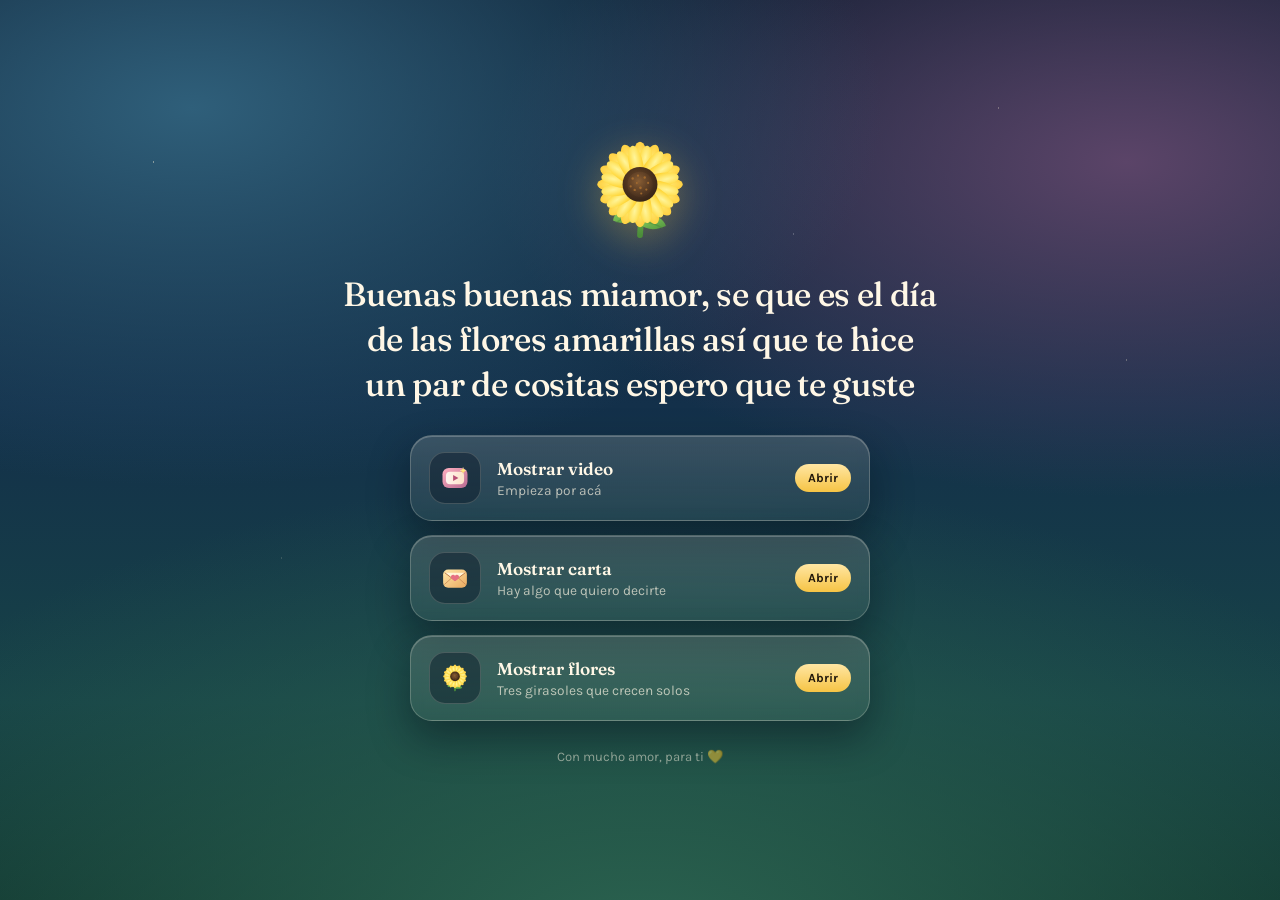
==== commit 7da22955: "Update index.html" ====
--- a/index.html
+++ b/index.html
@@ -52,7 +52,7 @@
       </a>
     </nav>
 
-    <p class="pie">Hecho a mano, para ti 💛</p>
+    <p class="pie">Con mucho amor, para ti 💛</p>
   </main>
 </body>
 </html>
